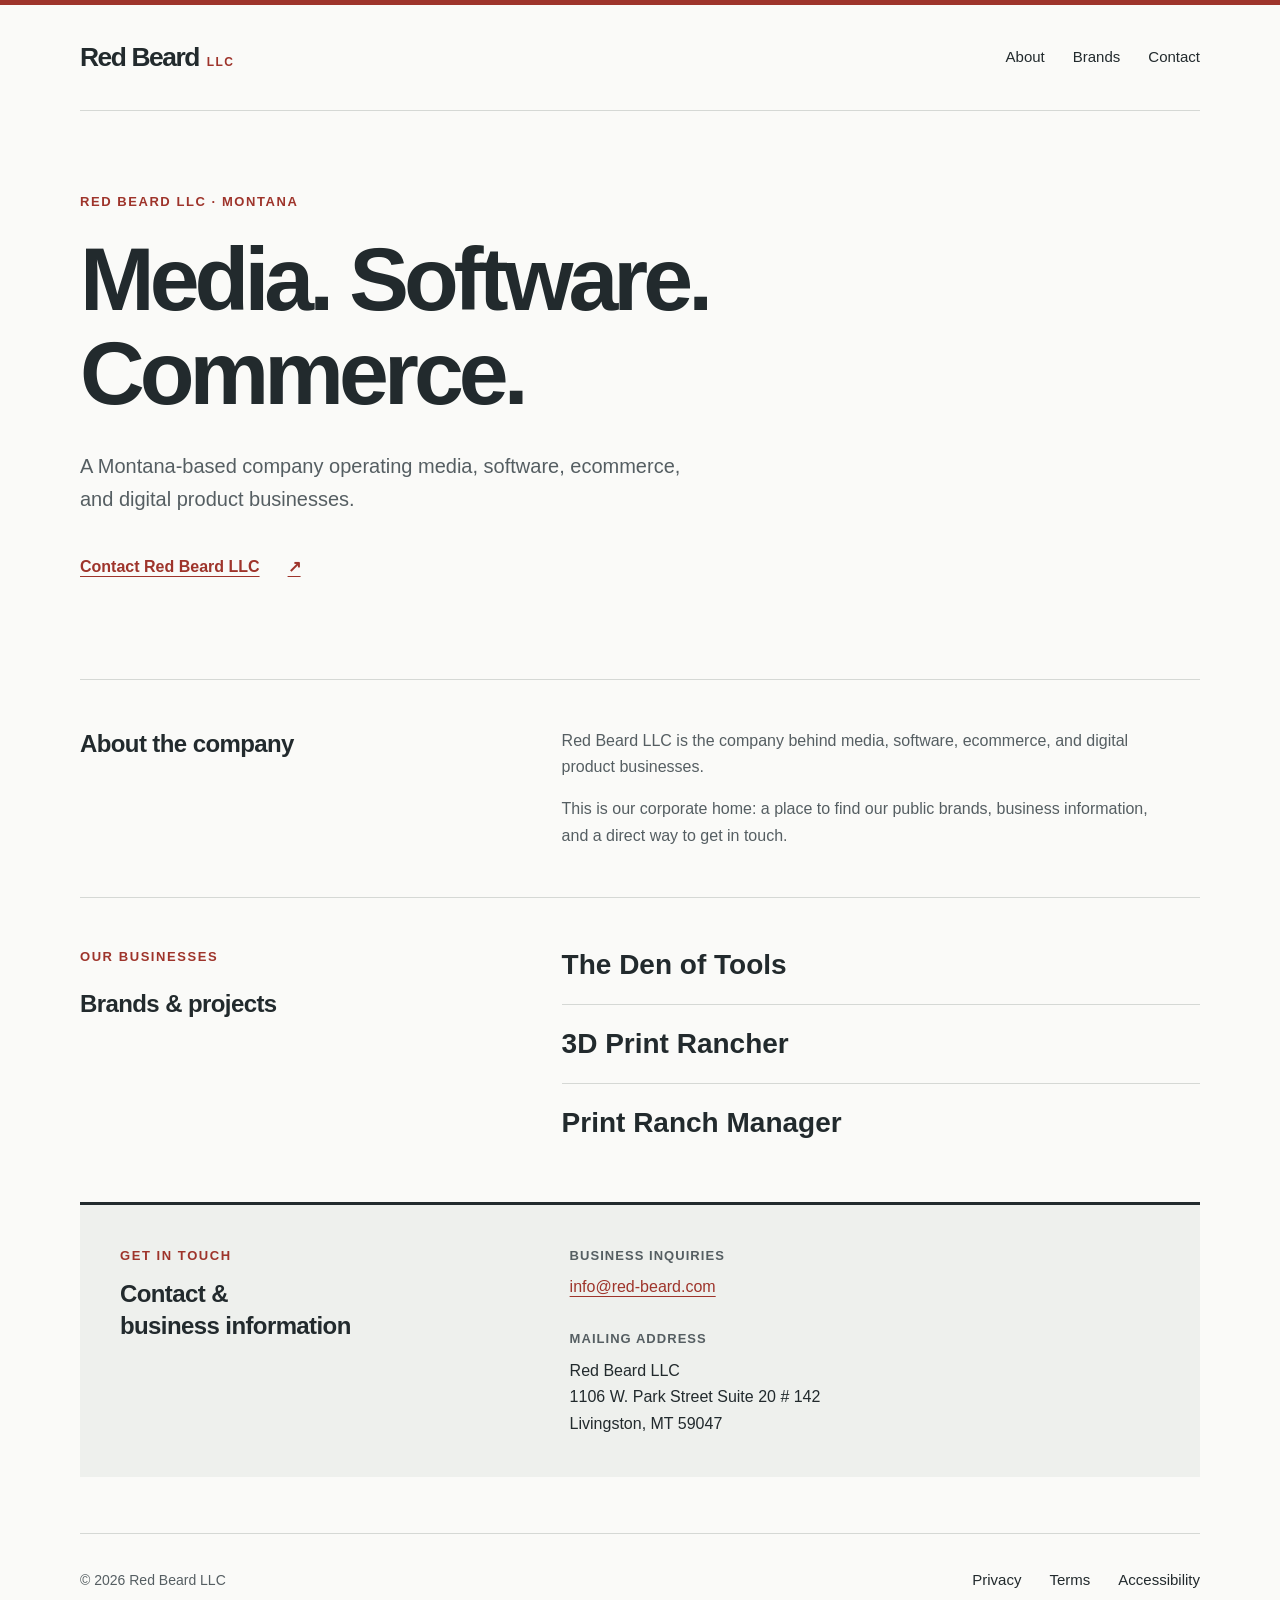
==== index.html @ 7c8f9215 "Implement RBLP-001 static corporate website" ====
<!doctype html>
<html lang="en">
<head>
  <meta charset="utf-8">
  <meta name="viewport" content="width=device-width, initial-scale=1">
  <title>Red Beard LLC | Montana media, software &amp; digital products</title>
  <meta name="description" content="Red Beard LLC is a Montana-based company operating media, software, ecommerce, and digital product businesses.">
  <link rel="canonical" href="https://Red-Beard.com/">
  <meta property="og:type" content="website">
  <meta property="og:site_name" content="Red Beard LLC">
  <meta property="og:title" content="Red Beard LLC | Montana media, software &amp; digital products">
  <meta property="og:description" content="Red Beard LLC is a Montana-based company operating media, software, ecommerce, and digital product businesses.">
  <meta property="og:url" content="https://Red-Beard.com/">
  <meta name="theme-color" content="#222a2d">
  <link rel="stylesheet" href="css/styles.css">
</head>
<body>
  <a class="skip-link" href="#main">Skip to content</a>
  <header class="site-header wrap">
    <a class="wordmark" href="index.html" aria-label="Red Beard LLC home">Red Beard<span class="llc">LLC</span></a>
    <nav aria-label="Main navigation"><a href="index.html#about">About</a><a href="index.html#brands">Brands</a><a href="index.html#contact">Contact</a></nav>
  </header>
  <main id="main" tabindex="-1" class="wrap home">
    <section class="hero" aria-labelledby="hero-title">
      <p class="eyebrow">Red Beard LLC · Montana</p>
      <h1 id="hero-title">Media. Software.<br>Commerce.</h1>
      <p class="intro">A Montana-based company operating media, software, ecommerce, and digital product businesses.</p>
      <a class="contact-link" href="#contact">Contact Red Beard LLC <span aria-hidden="true">↗</span></a>
    </section>
    <section class="section-grid" id="about" aria-labelledby="about-title">
      <h2 id="about-title">About the company</h2>
      <div class="section-copy"><p>Red Beard LLC is the company behind media, software, ecommerce, and digital product businesses.</p><p>This is our corporate home: a place to find our public brands, business information, and a direct way to get in touch.</p></div>
    </section>
    <section class="section-grid" id="brands" aria-labelledby="brands-title">
      <div><p class="eyebrow">Our businesses</p><h2 id="brands-title">Brands &amp; projects</h2></div>
      <ul class="brands"><li>The Den of Tools</li><li>3D Print Rancher</li><li>Print Ranch Manager</li></ul>
    </section>
    <section class="section-grid contact" id="contact" aria-labelledby="contact-title">
      <div><p class="eyebrow">Get in touch</p><h2 id="contact-title">Contact &amp;<br>business information</h2></div>
      <div class="contact-details"><div><h3>Business inquiries</h3><p><a href="mailto:info@red-beard.com">info@red-beard.com</a></p></div><div><h3>Mailing address</h3><address>Red Beard LLC<br>1106 W. Park Street Suite 20 # 142<br>Livingston, MT 59047</address></div></div>
    </section>
  </main>
  <footer class="site-footer wrap"><p>© 2026 Red Beard LLC</p><nav aria-label="Legal information"><a href="privacy.html">Privacy</a><a href="terms.html">Terms</a><a href="accessibility.html">Accessibility</a></nav></footer>
</body>
</html>
---- css/styles.css ----
:root {
  color-scheme: light;
  --paper: #fafaf8;
  --ink: #222a2d;
  --muted: #555e62;
  --red: #9e342b;
  --line: #d5d8d5;
  --soft: #eef0ed;
  font-family: -apple-system, BlinkMacSystemFont, "Segoe UI", sans-serif;
  font-size: 100%;
  line-height: 1.65;
  color: var(--ink);
  background: var(--paper);
}
* { box-sizing: border-box; }
body { margin: 0; border-top: 5px solid var(--red); }
a { color: var(--red); text-underline-offset: .24em; text-decoration-thickness: 1px; }
a:hover { text-decoration-thickness: 2px; }
a:focus-visible, main:focus-visible { outline: 3px solid var(--red); outline-offset: 5px; }
a { overflow-wrap: anywhere; }
.wrap { width: min(1120px, calc(100% - 96px)); margin-inline: auto; }
.site-header { display: flex; justify-content: space-between; align-items: center; gap: 24px; padding-block: 30px; border-bottom: 1px solid var(--line); }
.wordmark { color: var(--ink); text-decoration: none; font-size: 1.65rem; font-weight: 750; letter-spacing: -.055em; }
.llc { margin-left: .65em; font-size: .75rem; font-weight: 600; letter-spacing: .12em; color: var(--red); }
nav { display: flex; flex-wrap: wrap; gap: 8px 28px; }
nav a { color: var(--ink); font-size: .9375rem; padding-block: 10px; text-decoration: none; }
nav a:hover, nav a[aria-current] { text-decoration: underline; }
.skip-link { position: absolute; top: 12px; left: 12px; padding: 12px 20px; background: var(--ink); color: white; transform: translateY(-200%); z-index: 2; }
.skip-link:focus { transform: translateY(0); }
.hero { padding-block: 80px 88px; }
.eyebrow { font-size: .8125rem; font-weight: 650; letter-spacing: .12em; text-transform: uppercase; color: var(--red); margin: 0 0 20px; }
h1, h2, h3, p { margin-top: 0; }
h1 { font-size: clamp(3rem, 7vw, 6rem); line-height: 1.05; letter-spacing: -.055em; font-weight: 650; margin-bottom: 30px; }
.intro { font-size: 1.25rem; line-height: 1.65; max-width: 620px; color: var(--muted); margin-bottom: 28px; }
.contact-link { display: inline-flex; gap: 28px; align-items: center; font-weight: 650; padding-block: 10px; }
.section-grid { display: grid; grid-template-columns: 1fr 1.5fr; gap: 56px; padding-block: 48px; border-top: 1px solid var(--line); scroll-margin-top: 24px; }
h2 { font-size: 1.5rem; line-height: 1.35; font-weight: 600; letter-spacing: -.025em; margin-bottom: 20px; }
.section-copy p { max-width: 600px; color: var(--muted); }
.section-copy p:last-child { margin-bottom: 0; }
.brands { list-style: none; padding: 0; margin: 0; }
.brands li { font-size: clamp(1.25rem, 2.6vw, 1.75rem); line-height: 1.35; font-weight: 550; padding-block: 20px; border-bottom: 1px solid var(--line); }
.brands li:first-child { padding-top: 0; }
.brands li:last-child { border-bottom: 0; padding-bottom: 0; }
.contact { background: var(--soft); padding: 40px; margin-block: 12px 56px; border-top: 3px solid var(--ink); }
.contact .eyebrow { margin-bottom: 12px; }
.contact-details { display: grid; gap: 28px; }
h3 { font-size: .8125rem; text-transform: uppercase; letter-spacing: .08em; margin-bottom: 8px; color: var(--muted); }
.contact-details p { margin-bottom: 0; }
address { font-style: normal; }
.site-footer { border-top: 1px solid var(--line); padding-block: 24px 36px; display: flex; justify-content: space-between; align-items: center; gap: 12px 32px; color: var(--muted); }
.site-footer p { margin: 0; font-size: .875rem; }
.legal { max-width: 760px; padding-block: 64px 72px; }
.legal h1 { font-size: clamp(2.5rem, 6vw, 4rem); overflow-wrap: anywhere; margin-bottom: 16px; }
.updated { color: var(--muted); font-size: .875rem; margin-bottom: 32px; }
.lead { font-size: 1.25rem; }
.legal h2 { margin-top: 36px; margin-bottom: 12px; }
.legal p, .legal address { max-width: 70ch; }
@media (max-width: 680px) {
  .wrap { width: calc(100% - 40px); }
  .site-header { flex-direction: column; align-items: flex-start; gap: 8px; padding-block: 20px 16px; }
  nav { gap: 4px 24px; }
  .hero { padding-block: 48px 52px; }
  .intro { font-size: 1.125rem; }
  .section-grid { grid-template-columns: 1fr; gap: 12px; padding-block: 32px; }
  .section-grid .eyebrow { margin-bottom: 12px; }
  .contact { padding: 28px 20px; margin-bottom: 36px; }
  .site-footer { flex-direction: column; align-items: flex-start; }
  .legal { padding-block: 40px 52px; }
}
@media (prefers-reduced-motion: reduce) {
  *, *::before, *::after { scroll-behavior: auto !important; }
}
@media print {
  body { border: 0; background: white; color: black; }
  .wrap { width: 100%; }
  .skip-link, .site-header nav, .site-footer nav, .contact-link { display: none; }
  .hero, .legal { padding-block: 24px; }
  .section-grid { break-inside: avoid; }
}
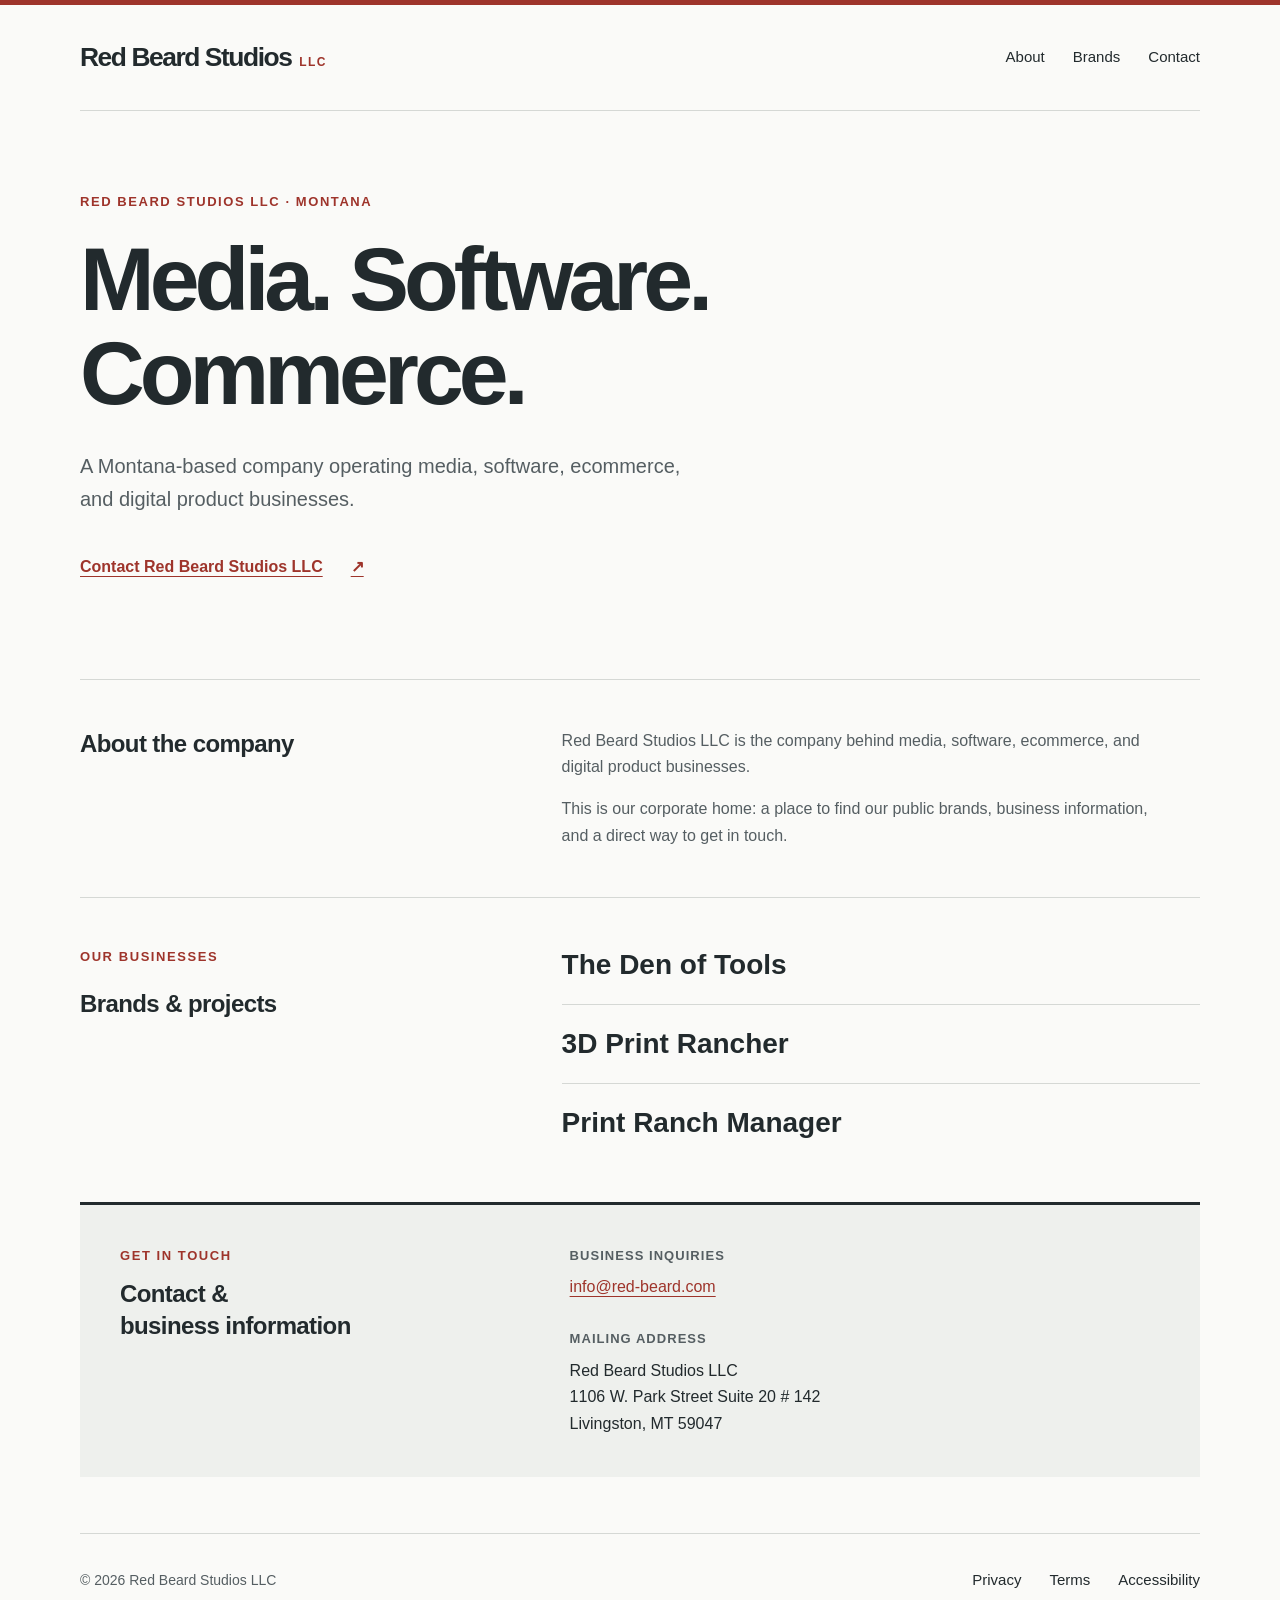
==== commit e23fb2ca: "Update public identity to Red Beard Studios LLC" ====
--- a/index.html
+++ b/index.html
@@ -3,13 +3,13 @@
 <head>
   <meta charset="utf-8">
   <meta name="viewport" content="width=device-width, initial-scale=1">
-  <title>Red Beard LLC | Montana media, software &amp; digital products</title>
-  <meta name="description" content="Red Beard LLC is a Montana-based company operating media, software, ecommerce, and digital product businesses.">
+  <title>Red Beard Studios LLC | Montana media, software &amp; digital products</title>
+  <meta name="description" content="Red Beard Studios LLC is a Montana-based company operating media, software, ecommerce, and digital product businesses.">
   <link rel="canonical" href="https://Red-Beard.com/">
   <meta property="og:type" content="website">
-  <meta property="og:site_name" content="Red Beard LLC">
-  <meta property="og:title" content="Red Beard LLC | Montana media, software &amp; digital products">
-  <meta property="og:description" content="Red Beard LLC is a Montana-based company operating media, software, ecommerce, and digital product businesses.">
+  <meta property="og:site_name" content="Red Beard Studios LLC">
+  <meta property="og:title" content="Red Beard Studios LLC | Montana media, software &amp; digital products">
+  <meta property="og:description" content="Red Beard Studios LLC is a Montana-based company operating media, software, ecommerce, and digital product businesses.">
   <meta property="og:url" content="https://Red-Beard.com/">
   <meta name="theme-color" content="#222a2d">
   <link rel="stylesheet" href="css/styles.css">
@@ -17,19 +17,19 @@
 <body>
   <a class="skip-link" href="#main">Skip to content</a>
   <header class="site-header wrap">
-    <a class="wordmark" href="index.html" aria-label="Red Beard LLC home">Red Beard<span class="llc">LLC</span></a>
+    <a class="wordmark" href="index.html" aria-label="Red Beard Studios LLC home">Red Beard Studios<span class="llc">LLC</span></a>
     <nav aria-label="Main navigation"><a href="index.html#about">About</a><a href="index.html#brands">Brands</a><a href="index.html#contact">Contact</a></nav>
   </header>
   <main id="main" tabindex="-1" class="wrap home">
     <section class="hero" aria-labelledby="hero-title">
-      <p class="eyebrow">Red Beard LLC · Montana</p>
+      <p class="eyebrow">Red Beard Studios LLC · Montana</p>
       <h1 id="hero-title">Media. Software.<br>Commerce.</h1>
       <p class="intro">A Montana-based company operating media, software, ecommerce, and digital product businesses.</p>
-      <a class="contact-link" href="#contact">Contact Red Beard LLC <span aria-hidden="true">↗</span></a>
+      <a class="contact-link" href="#contact">Contact Red Beard Studios LLC <span aria-hidden="true">↗</span></a>
     </section>
     <section class="section-grid" id="about" aria-labelledby="about-title">
       <h2 id="about-title">About the company</h2>
-      <div class="section-copy"><p>Red Beard LLC is the company behind media, software, ecommerce, and digital product businesses.</p><p>This is our corporate home: a place to find our public brands, business information, and a direct way to get in touch.</p></div>
+      <div class="section-copy"><p>Red Beard Studios LLC is the company behind media, software, ecommerce, and digital product businesses.</p><p>This is our corporate home: a place to find our public brands, business information, and a direct way to get in touch.</p></div>
     </section>
     <section class="section-grid" id="brands" aria-labelledby="brands-title">
       <div><p class="eyebrow">Our businesses</p><h2 id="brands-title">Brands &amp; projects</h2></div>
@@ -37,9 +37,9 @@
     </section>
     <section class="section-grid contact" id="contact" aria-labelledby="contact-title">
       <div><p class="eyebrow">Get in touch</p><h2 id="contact-title">Contact &amp;<br>business information</h2></div>
-      <div class="contact-details"><div><h3>Business inquiries</h3><p><a href="mailto:info@red-beard.com">info@red-beard.com</a></p></div><div><h3>Mailing address</h3><address>Red Beard LLC<br>1106 W. Park Street Suite 20 # 142<br>Livingston, MT 59047</address></div></div>
+      <div class="contact-details"><div><h3>Business inquiries</h3><p><a href="mailto:info@red-beard.com">info@red-beard.com</a></p></div><div><h3>Mailing address</h3><address>Red Beard Studios LLC<br>1106 W. Park Street Suite 20 # 142<br>Livingston, MT 59047</address></div></div>
     </section>
   </main>
-  <footer class="site-footer wrap"><p>© 2026 Red Beard LLC</p><nav aria-label="Legal information"><a href="privacy.html">Privacy</a><a href="terms.html">Terms</a><a href="accessibility.html">Accessibility</a></nav></footer>
+  <footer class="site-footer wrap"><p>© 2026 Red Beard Studios LLC</p><nav aria-label="Legal information"><a href="privacy.html">Privacy</a><a href="terms.html">Terms</a><a href="accessibility.html">Accessibility</a></nav></footer>
 </body>
 </html>
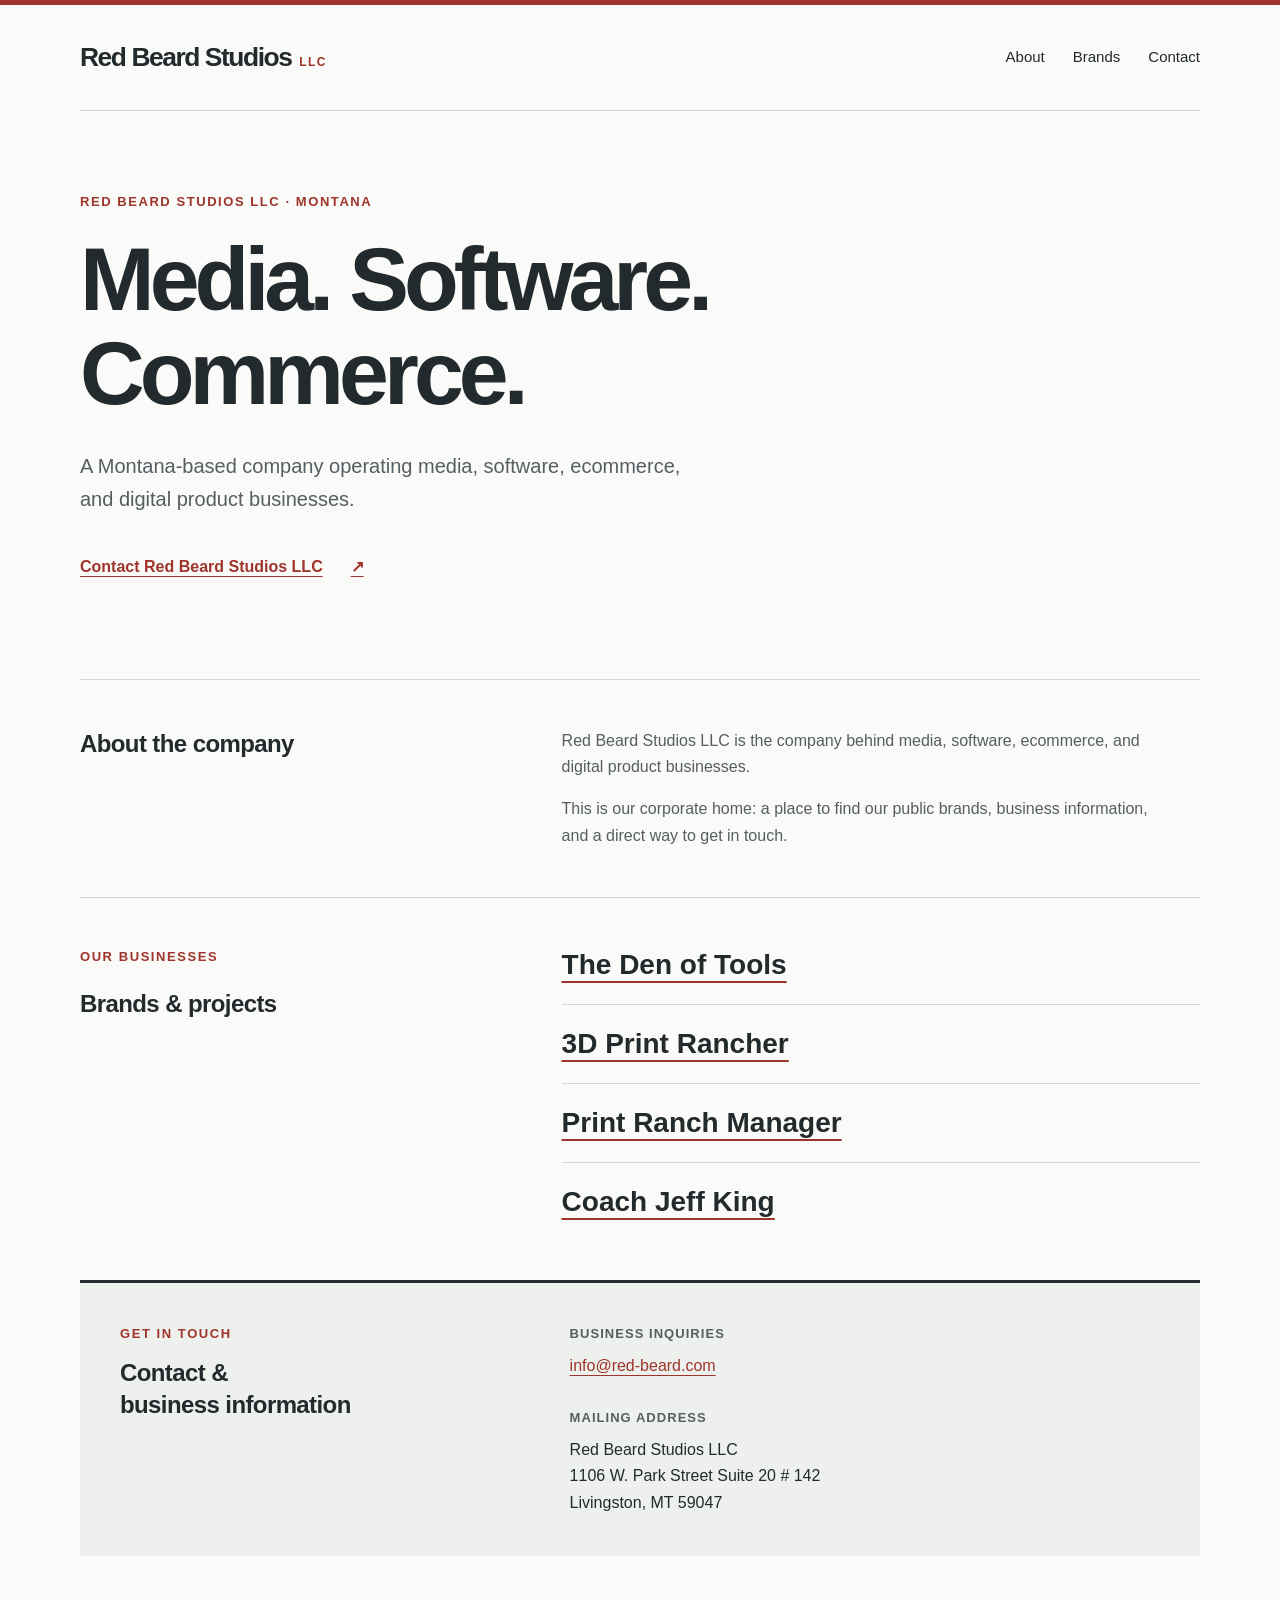
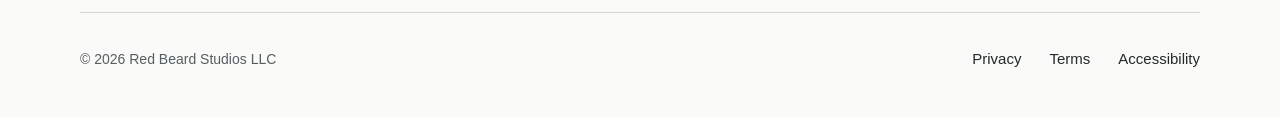
==== commit 8c4826b4: "Add four approved public brand links" ====
--- a/index.html
+++ b/index.html
@@ -33,7 +33,12 @@
     </section>
     <section class="section-grid" id="brands" aria-labelledby="brands-title">
       <div><p class="eyebrow">Our businesses</p><h2 id="brands-title">Brands &amp; projects</h2></div>
-      <ul class="brands"><li>The Den of Tools</li><li>3D Print Rancher</li><li>Print Ranch Manager</li></ul>
+      <ul class="brands">
+        <li><a href="https://www.youtube.com/@denoftools">The Den of Tools</a></li>
+        <li><a href="https://www.youtube.com/@3dprintrancher">3D Print Rancher</a></li>
+        <li><a href="https://www.printranchmanager.com">Print Ranch Manager</a></li>
+        <li><a href="https://www.youtube.com/@CoachJeffKing">Coach Jeff King</a></li>
+      </ul>
     </section>
     <section class="section-grid contact" id="contact" aria-labelledby="contact-title">
       <div><p class="eyebrow">Get in touch</p><h2 id="contact-title">Contact &amp;<br>business information</h2></div>
--- a/css/styles.css
+++ b/css/styles.css
@@ -39,6 +39,8 @@
 .section-copy p:last-child { margin-bottom: 0; }
 .brands { list-style: none; padding: 0; margin: 0; }
 .brands li { font-size: clamp(1.25rem, 2.6vw, 1.75rem); line-height: 1.35; font-weight: 550; padding-block: 20px; border-bottom: 1px solid var(--line); }
+.brands a { display: block; color: var(--ink); text-decoration: underline; text-decoration-color: var(--red); }
+.brands a:hover { color: var(--red); }
 .brands li:first-child { padding-top: 0; }
 .brands li:last-child { border-bottom: 0; padding-bottom: 0; }
 .contact { background: var(--soft); padding: 40px; margin-block: 12px 56px; border-top: 3px solid var(--ink); }
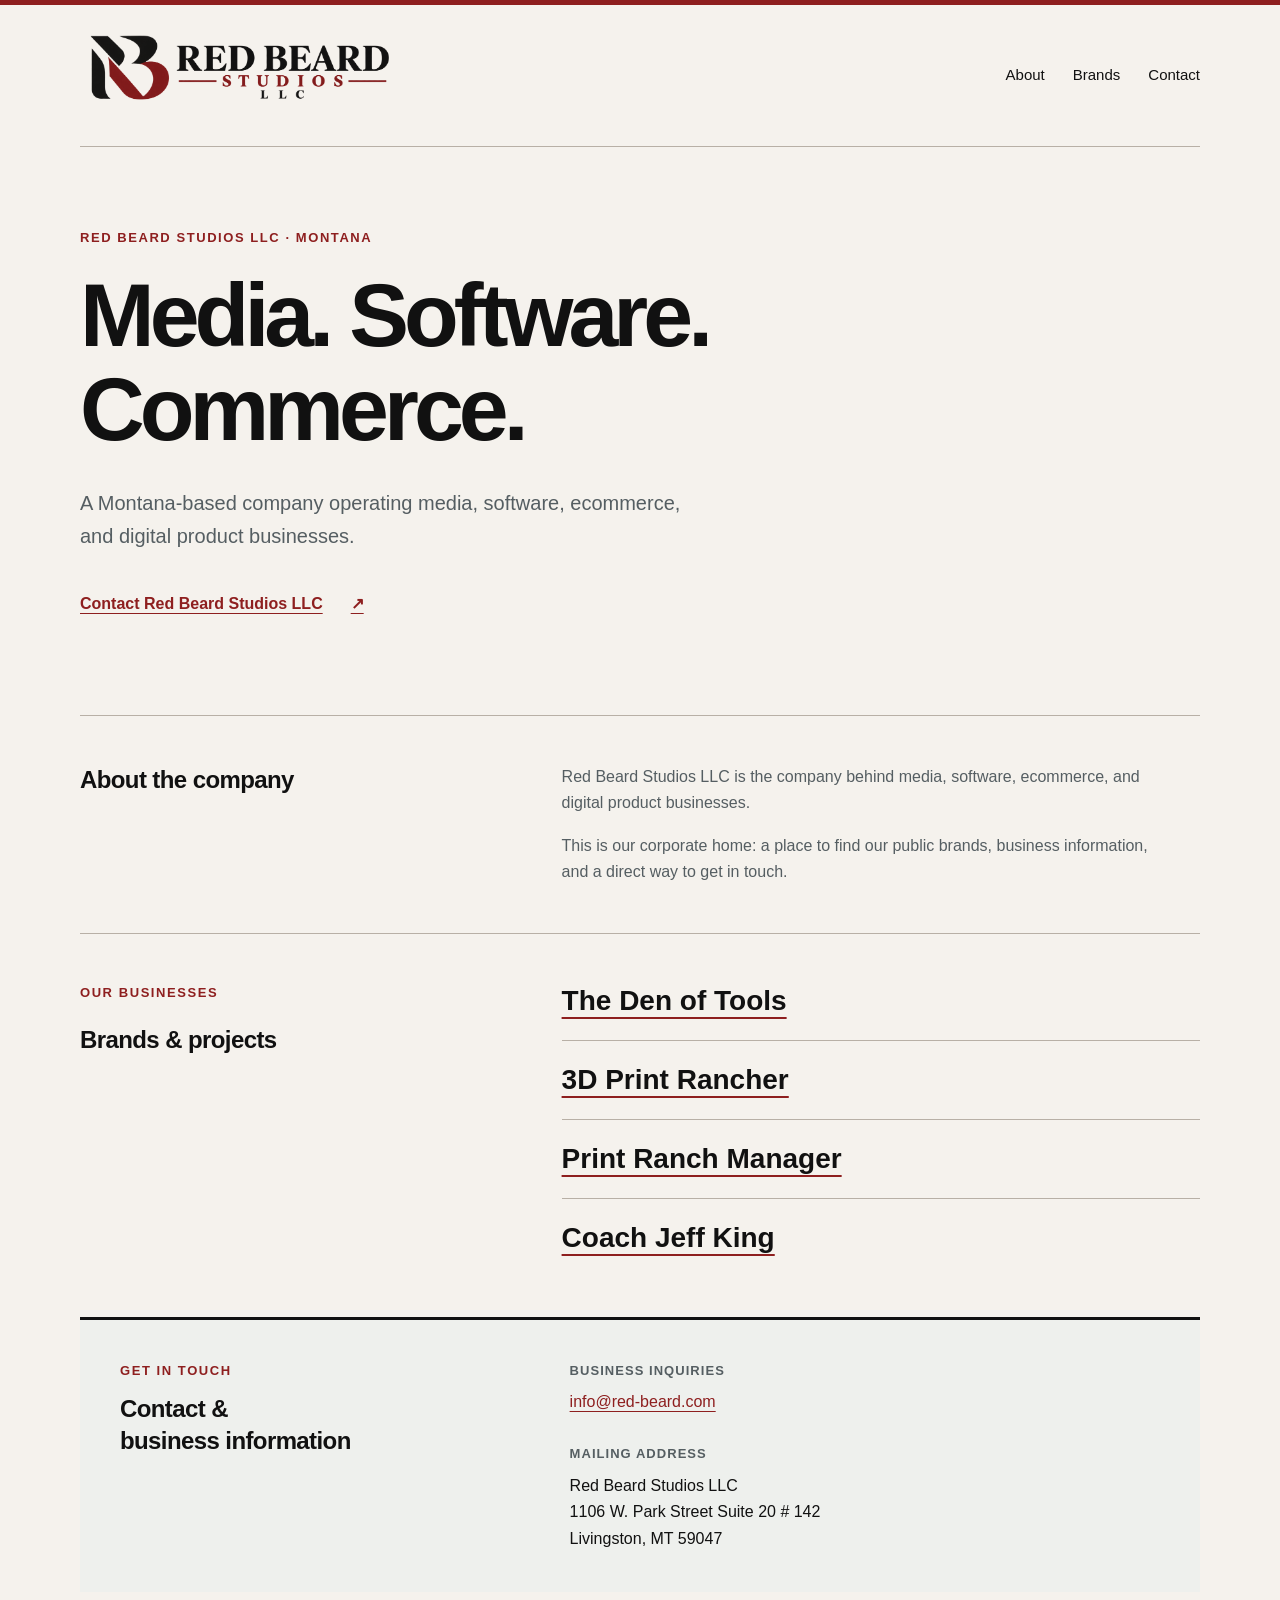
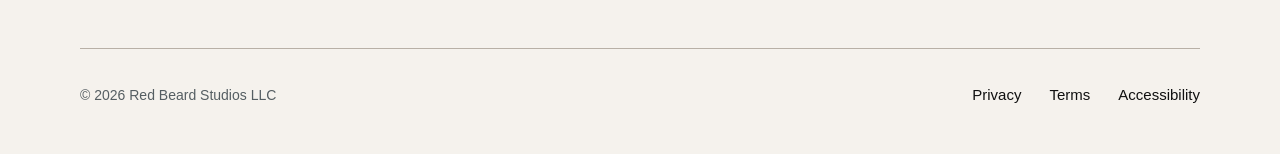
==== commit 8e617031: "Integrate approved horizontal logo and RB icons" ====
--- a/index.html
+++ b/index.html
@@ -11,13 +11,18 @@
   <meta property="og:title" content="Red Beard Studios LLC | Montana media, software &amp; digital products">
   <meta property="og:description" content="Red Beard Studios LLC is a Montana-based company operating media, software, ecommerce, and digital product businesses.">
   <meta property="og:url" content="https://Red-Beard.com/">
-  <meta name="theme-color" content="#222a2d">
+  <meta name="theme-color" content="#111111">
+  <link rel="icon" href="favicon.ico" sizes="16x16 32x32 48x48">
+  <link rel="icon" type="image/png" sizes="32x32" href="assets/brand/rb-32.png">
+  <link rel="icon" type="image/png" sizes="192x192" href="assets/brand/rb-192.png">
+  <link rel="icon" type="image/png" sizes="512x512" href="assets/brand/rb-512.png">
+  <link rel="apple-touch-icon" sizes="180x180" href="assets/brand/rb-180.png">
   <link rel="stylesheet" href="css/styles.css">
 </head>
 <body>
   <a class="skip-link" href="#main">Skip to content</a>
   <header class="site-header wrap">
-    <a class="wordmark" href="index.html" aria-label="Red Beard Studios LLC home">Red Beard Studios<span class="llc">LLC</span></a>
+    <a class="wordmark" href="index.html" aria-label="Red Beard Studios LLC home"><img src="assets/brand/horizontal-lockup.png" width="1000" height="253" alt="Red Beard Studios LLC"></a>
     <nav aria-label="Main navigation"><a href="index.html#about">About</a><a href="index.html#brands">Brands</a><a href="index.html#contact">Contact</a></nav>
   </header>
   <main id="main" tabindex="-1" class="wrap home">
--- a/css/styles.css
+++ b/css/styles.css
@@ -1,10 +1,10 @@
 :root {
   color-scheme: light;
-  --paper: #fafaf8;
-  --ink: #222a2d;
+  --paper: #F5F2ED;
+  --ink: #111111;
   --muted: #555e62;
-  --red: #9e342b;
-  --line: #d5d8d5;
+  --red: #8E1F1F;
+  --line: #B8B0A6;
   --soft: #eef0ed;
   font-family: -apple-system, BlinkMacSystemFont, "Segoe UI", sans-serif;
   font-size: 100%;
@@ -20,8 +20,8 @@
 a { overflow-wrap: anywhere; }
 .wrap { width: min(1120px, calc(100% - 96px)); margin-inline: auto; }
 .site-header { display: flex; justify-content: space-between; align-items: center; gap: 24px; padding-block: 30px; border-bottom: 1px solid var(--line); }
-.wordmark { color: var(--ink); text-decoration: none; font-size: 1.65rem; font-weight: 750; letter-spacing: -.055em; }
-.llc { margin-left: .65em; font-size: .75rem; font-weight: 600; letter-spacing: .12em; color: var(--red); }
+.wordmark { display: block; width: 320px; max-width: 100%; flex-shrink: 0; color: var(--ink); text-decoration: none; font-size: 1rem; font-weight: 600; }
+.wordmark img { display: block; width: 100%; height: auto; }
 nav { display: flex; flex-wrap: wrap; gap: 8px 28px; }
 nav a { color: var(--ink); font-size: .9375rem; padding-block: 10px; text-decoration: none; }
 nav a:hover, nav a[aria-current] { text-decoration: underline; }
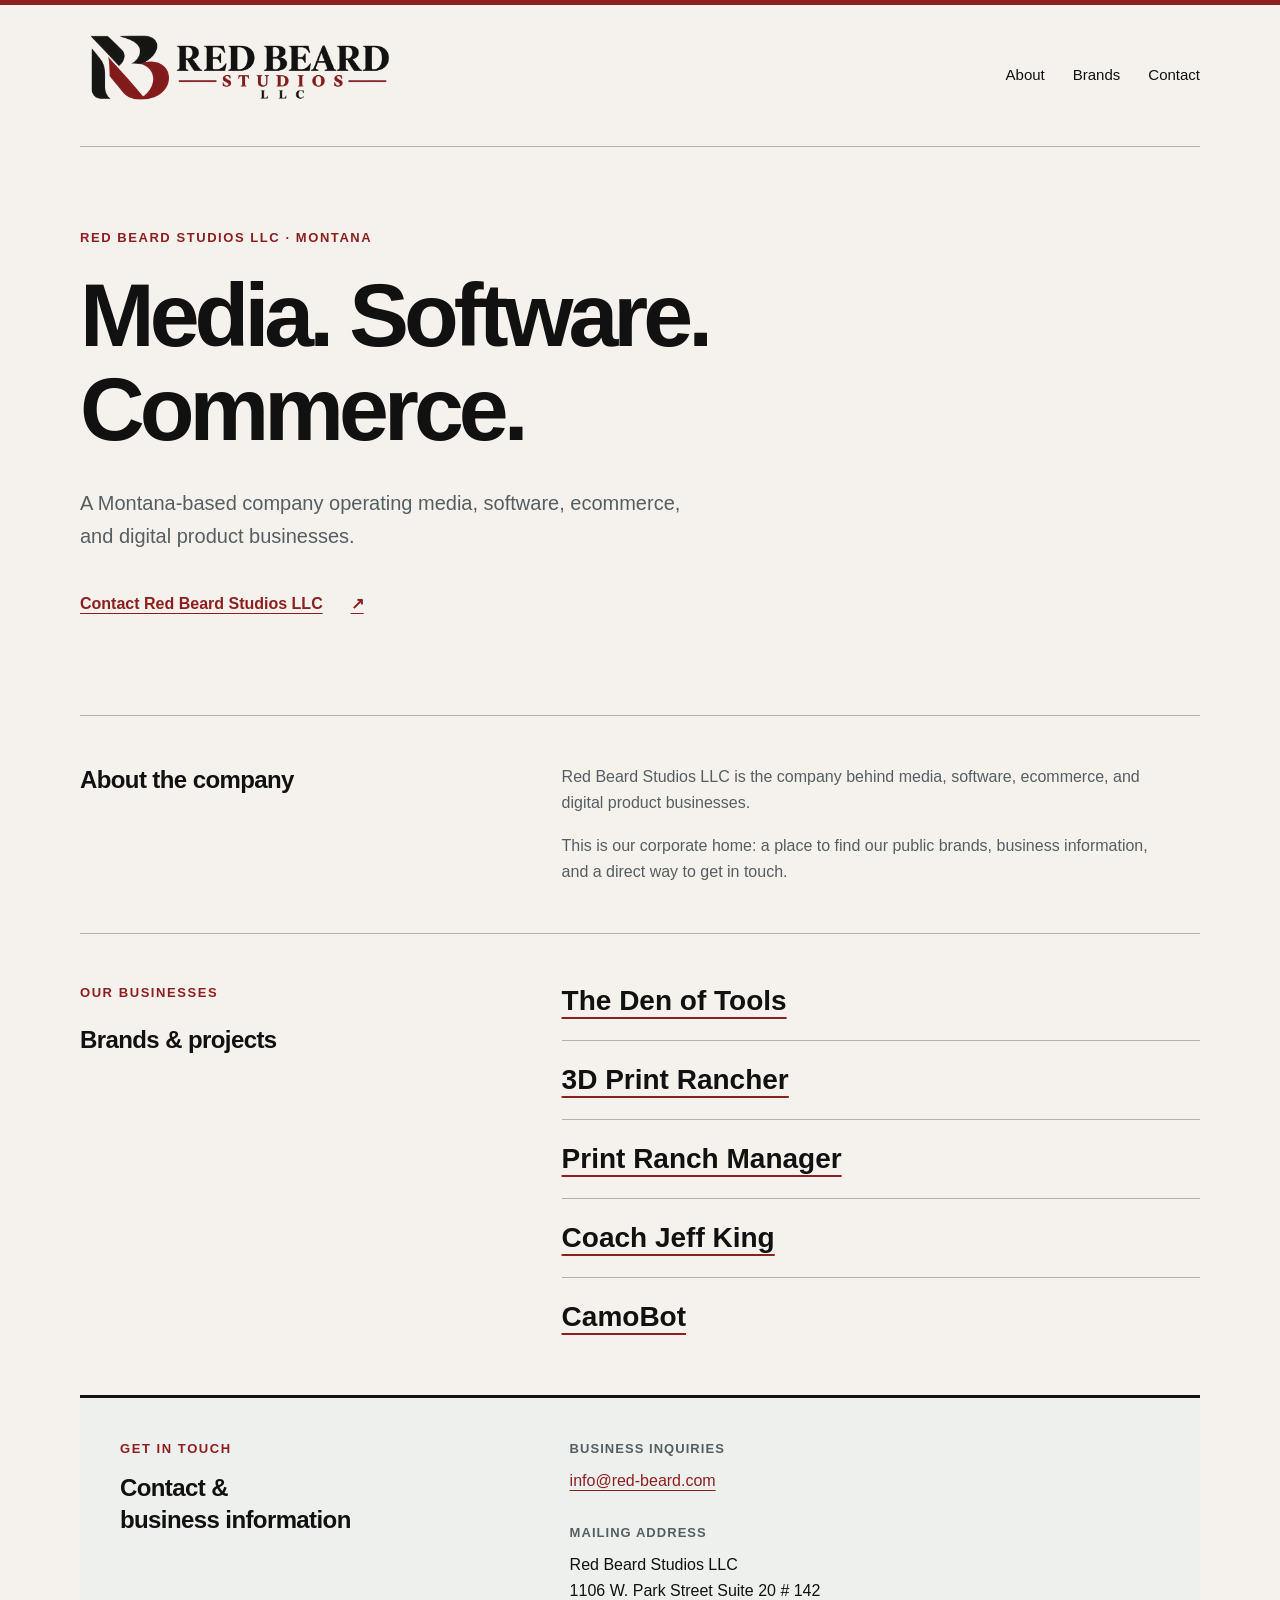
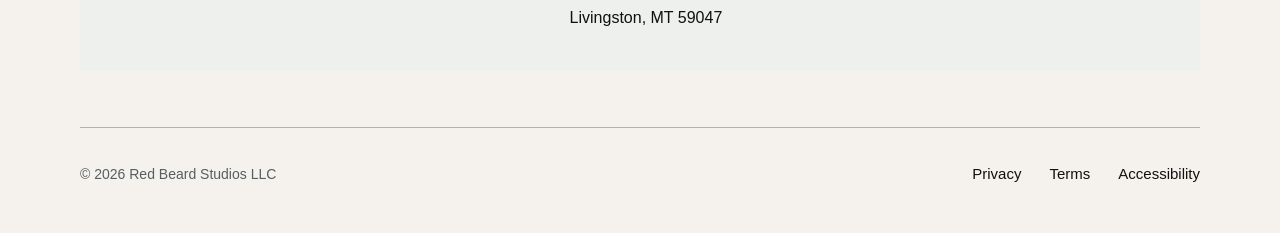
==== commit 16295141: "Add approved CamoBot brand link" ====
--- a/index.html
+++ b/index.html
@@ -43,6 +43,7 @@
         <li><a href="https://www.youtube.com/@3dprintrancher">3D Print Rancher</a></li>
         <li><a href="https://www.printranchmanager.com">Print Ranch Manager</a></li>
         <li><a href="https://www.youtube.com/@CoachJeffKing">Coach Jeff King</a></li>
+        <li><a href="https://camobot.com">CamoBot</a></li>
       </ul>
     </section>
     <section class="section-grid contact" id="contact" aria-labelledby="contact-title">
